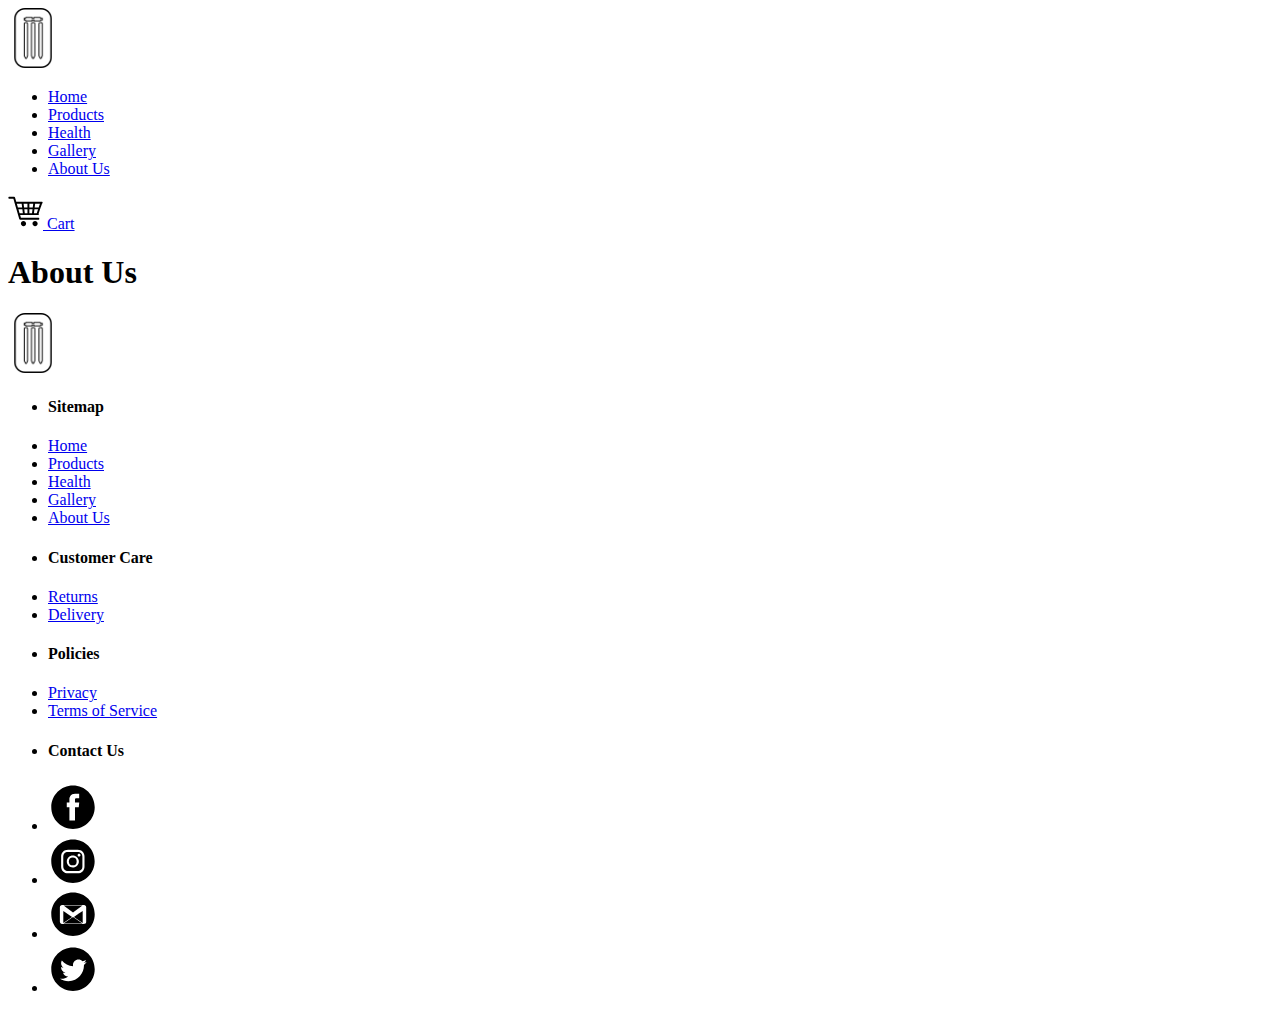
==== about.html @ f7d5c848 "First Draft" ====
<!DOCTYPE html>
<html lang="en">
	<head>
		<meta charset="utf-8" >
		<meta name="about" content="australia zinc company for cricket" >
		<title> Cover Zinc Company Home Page</title>
	</head>
	
	<body>
		<header id="secondary_header">
			<nav>
				<a href="index.html" title="Home Page">	<img src="icons/logo.svg" width="50" height="60" alt="Home" /></a> 	<!-- Greg Connolly-->
				<ul>
					<li><a href="index.html" title="Home Page">Home</a></li>
					<li><a href="products.html" title="Products Page">Products</a></li>
					<li><a href="health.html" title="Health Page">Health</a></li>
					<li><a href="gallery.html" title="Gallery Page">Gallery</a></li>
					<li><a href="about.html" title="About us Page">About Us</a></li>
				</ul>
				<div>
					<a href="cart.html" title="Cart Page">
						<img src="icons/cart.svg" width="35" height="35" alt="shopping cart" />
						Cart
					</a>
				</div>
			</nav>
			<h1 class="secondary_header">About Us</h1>
		</header>
		
		<section id="secondary_section">
			<!--Insert content here for each additional webpage  -->	
			
			
			
		</section>
	
		<footer>
			<a href="index.html" title="Home Page">	
			<img src="icons/logo.svg" width="50" height="60" alt="Home" />
			</a>
			<ul class="ul_footer">
				<li><h4>Sitemap</h4></li>
				<li><a href="index.html" title="Home Page">Home</a></li>
				<li><a href="products.html" title="Products Page">Products</a></li>
				<li><a href="health.html" title="Health Page">Health</a></li>
				<li><a href="gallery.html" title="Gallery Page">Gallery</a></li>
				<li><a href="about.html" title="About us Page">About Us</a></li>
			</ul>
			<ul class="ul_footer">
				<li><h4>Customer Care</h4></li>
				<li><a href="information.html#returns">Returns</a></li>
				<li><a href="information.html#delivery">Delivery</a></li>
			</ul>
			<ul class="ul_footer">
				<li><h4>Policies</h4></li>
				<li><a href="information.html#privacy">Privacy</a></li>
				<li><a href="information.html#terms_of_service">Terms of Service</a></li>
			</ul>
			<ul class="ul_footer">
				<li><h4>Contact Us</h4></li>
				<li><a href="sorry.html"><img src="icons/facebook.svg" width="50" height="50" alt="facebook" /></a></li> 		<!-- Morphix Design Studio 2017 https://picons.me/download-social.php -->
				<li><a href="sorry.html"><img src="icons/instagram.svg" width="50" height="50" alt="instagram" /></a></li> 	<!-- Morphix Design Studio 2017 https://picons.me/download-social.php -->
				<li><a href="sorry.html"><img src="icons/mail.svg" width="50" height="50" alt="email" /></a></li> 				<!-- Morphix Design Studio 2017 https://picons.me/download-social.php -->
				<li><a href="sorry.html"><img src="icons/twitter.svg" width="50" height="50" alt="twitter" /></a></li> 		<!-- Morphix Design Studio 2017 https://picons.me/download-social.php -->
			</ul>
		</footer>
	</body>
</html>
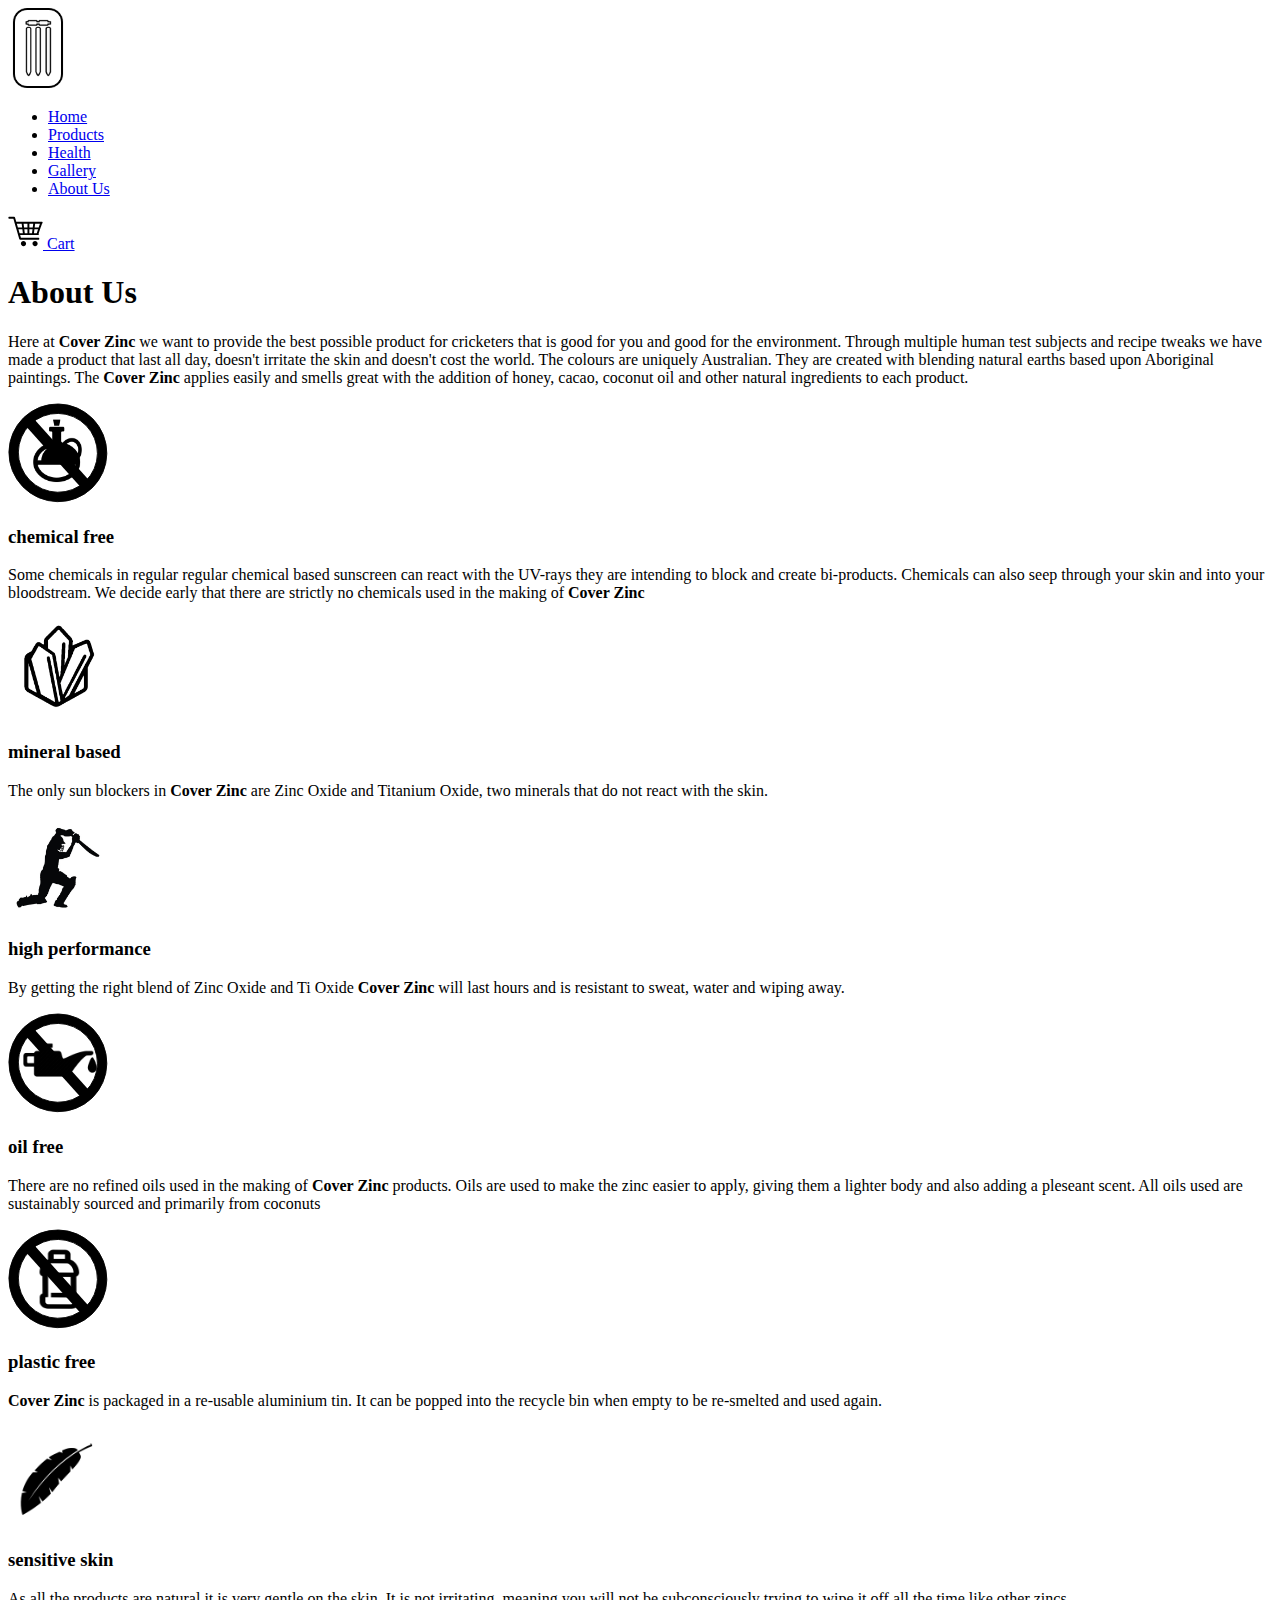
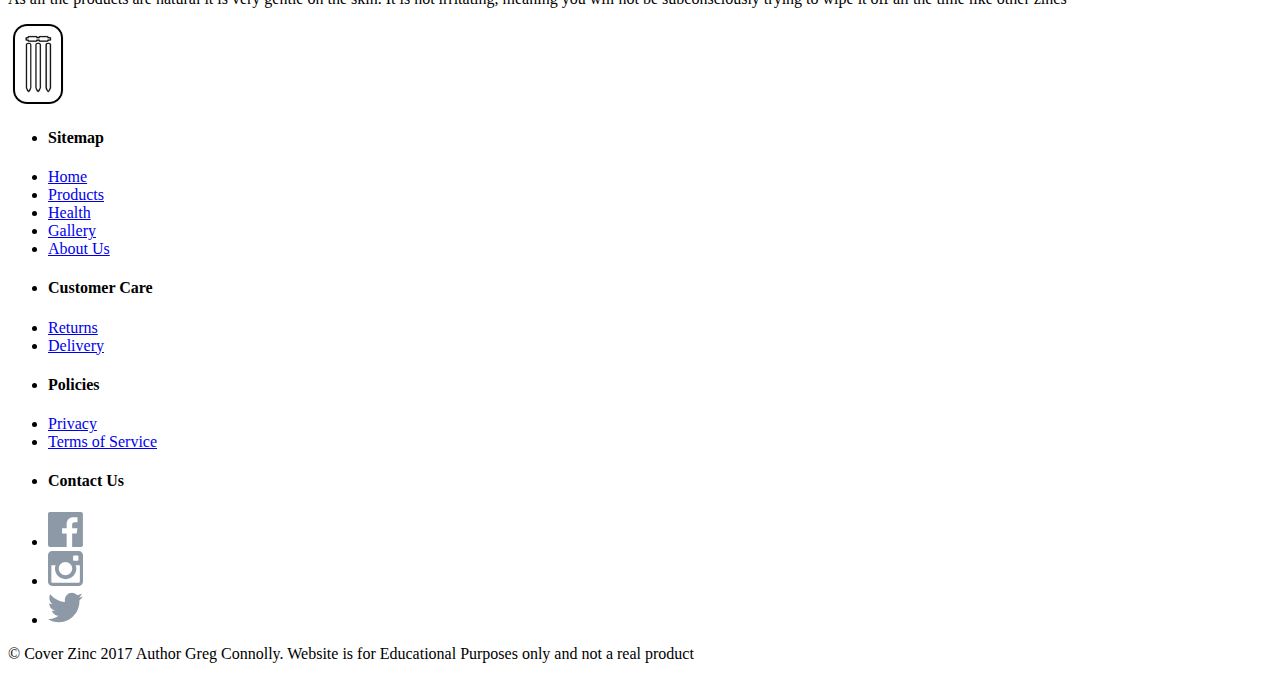
==== commit f322504a: "Final Draft of Website" ====
--- a/about.html
+++ b/about.html
@@ -1,15 +1,24 @@
-<!DOCTYPE html>
+<!DOCTYPE html><!--
+/* Copyright Greg Connolly 2017.  This website was create for Curtin University School of Design for subject DIG 251
+* It is used for educational purposes only. Permission to copy, modify or use this software is permitted under creative commons 
+* licence for all uses so long as author credit is given.
+-->
+
 <html lang="en">
 	<head>
-		<meta charset="utf-8" >
+		<meta charset="utf-8" > <!-- Meta Tags -->
 		<meta name="about" content="australia zinc company for cricket" >
 		<title> Cover Zinc Company Home Page</title>
+		<!-- <link rel="stylesheet" type="text/css" href="css/main.css" />  Link to css style sheet -->
 	</head>
-	
 	<body>
-		<header id="secondary_header">
-			<nav>
-				<a href="index.html" title="Home Page">	<img src="icons/logo.svg" width="50" height="60" alt="Home" /></a> 	<!-- Greg Connolly-->
+		<header class="secondary_header"> <!-- secondary header class will be used for all secondary sites. -->
+			<nav> <!-- nav tag contains the nav list -->
+				<div class="icon">
+					<a href="index.html" title="Home Page">	
+						<img src="icons/logo.svg" width="60" height="80" alt="Home" />
+					</a>
+				</div>	<!-- Copyright Greg Connolly 2017-->
 				<ul>
 					<li><a href="index.html" title="Home Page">Home</a></li>
 					<li><a href="products.html" title="Products Page">Products</a></li>
@@ -17,52 +26,84 @@
 					<li><a href="gallery.html" title="Gallery Page">Gallery</a></li>
 					<li><a href="about.html" title="About us Page">About Us</a></li>
 				</ul>
-				<div>
+				<div class="cart"> <!-- div tag to contain the cart icon + text for CSS styling (float to the right) -->
 					<a href="cart.html" title="Cart Page">
 						<img src="icons/cart.svg" width="35" height="35" alt="shopping cart" />
 						Cart
 					</a>
 				</div>
-			</nav>
-			<h1 class="secondary_header">About Us</h1>
+			</nav> <!-- end of nav tag -->
+			<div class="secondary_title_container">					
+					<h1 class="secondary_title">About Us</h1>
+			</div>
 		</header>
 		
-		<section id="secondary_section">
-			<!--Insert content here for each additional webpage  -->	
-			
-			
-			
+		<section class="secondary_section">
+			<div id="ethos"> <!-- div class used for CSS styling and for positioning -->
+				<p>Here at <strong class="trademark">Cover Zinc</strong> we want to provide the best possible product for cricketers that is good for you and good for the environment.  Through multiple human test subjects and recipe tweaks we have made a product that last all day, doesn't irritate the skin and doesn't cost the world.  The colours are uniquely Australian.   They are created with blending natural earths based upon Aboriginal paintings.  The <strong class="trademark">Cover Zinc</strong> applies easily and smells great with the addition of honey, cacao, coconut oil and other natural ingredients to each product.</p>
+					</div>
+			<div class="ethos">
+				<img src="icons/chemical_free.svg" alt="chemical free" style="width: 100px; height: 100px;" /> <!-- https://d30y9cdsu7xlg0.cloudfront.net/png/6068-200.png -->
+				<h3 class="ethos">chemical free</h3>
+					<p>Some chemicals in regular regular chemical based sunscreen can react with the UV-rays they are intending to block and create bi-products.  Chemicals can also seep through your skin and into your bloodstream.  We decide early that there are strictly no chemicals used in the making of <strong class="trademark">Cover Zinc</strong> </p>
+			</div>
+			<div class="ethos">
+				<img src="icons/mineral_based.svg" alt="mineral based" style="width: 100px; height: 100px;" /> <!-- https://www.buydmi.com/v/vspfiles/templates/lively/images/promo_pages/zero-hangover/best-hangover-cure-zero-hangover-mineral_icon.jpg -->
+					<h3 class="ethos">mineral based</h3>
+						<p>The only sun blockers in <strong class="trademark">Cover Zinc</strong> are Zinc Oxide and Titanium Oxide, two minerals that do not react with the skin.</p>
+			</div>
+			<div class="ethos"><img src="icons/high_performance.svg" alt="high performance" style="width: 100px; height: 100px;" /> <!-- https://static1.squarespace.com/static/5791bad06b8f5b84716b9f98/t/5792c9286a49633f949216e9/1469237566692/Cover+Drive.jpg?format=500w -->
+				<h3 class="ethos">high performance</h3>
+					<p>By getting the right blend of Zinc Oxide and Ti Oxide <strong class="trademark">Cover Zinc</strong> will last hours and is resistant to sweat, water and wiping away.</p>
+			</div>
+			<div class="ethos">
+				<img src="icons/oil_free.svg" alt="oil free" style="width: 100px; height: 100px;" /> <!-- https://cdn4.iconfinder.com/data/icons/bold-car-element-1/512/drawing8-512.png -->
+					<h3 class="ethos">oil free</h3>
+					<p>There are no refined oils used in the making of <strong class="trademark">Cover Zinc</strong> products.  Oils are used to make the zinc easier to apply, giving them a lighter body and also adding a pleseant scent.  All oils used are sustainably sourced and primarily from coconuts</p>
+			</div>
+			<div class="ethos">
+				<img src="icons/plastic_free.svg" alt="plastic free" style="width: 100px; height: 100px;" /> <!-- https://maxcdn.icons8.com/Share/icon/Food//bottle_of_water1600.png -->
+					<h3 class="ethos">plastic free</h3>
+						<p><strong class="trademark">Cover Zinc</strong> is packaged in a re-usable aluminium tin.  It can be popped into the recycle bin when empty to be re-smelted and used again.</p>
+			</div>
+			<div class="ethos">
+				<img src="icons/sensitive_skin.svg" alt="sensitive skin" style="width: 100px; height: 100px;" /> <!-- https://d30y9cdsu7xlg0.cloudfront.net/png/25894-200.png -->
+					<h3 class="ethos">sensitive skin</h3>
+						<p>As all the products are natural it is very gentle on the skin.  It is not irritating, meaning you will not be subconsciously trying to wipe it off all the time like other zincs</p>
+			</div>				
 		</section>
 	
-		<footer>
-			<a href="index.html" title="Home Page">	
-			<img src="icons/logo.svg" width="50" height="60" alt="Home" />
+		<footer> <!-- footer tag.  this section is the same for all of the pages -->
+			<a href="index.html" title="Home Page">	 <!-- logo clickable anchor returns user to home page -->
+			<img id="footer_logo" src="icons/logo.svg" width="60" height="80" alt="Home" />
 			</a>
-			<ul class="ul_footer">
-				<li><h4>Sitemap</h4></li>
-				<li><a href="index.html" title="Home Page">Home</a></li>
-				<li><a href="products.html" title="Products Page">Products</a></li>
-				<li><a href="health.html" title="Health Page">Health</a></li>
-				<li><a href="gallery.html" title="Gallery Page">Gallery</a></li>
-				<li><a href="about.html" title="About us Page">About Us</a></li>
-			</ul>
-			<ul class="ul_footer">
-				<li><h4>Customer Care</h4></li>
-				<li><a href="information.html#returns">Returns</a></li>
-				<li><a href="information.html#delivery">Delivery</a></li>
-			</ul>
-			<ul class="ul_footer">
-				<li><h4>Policies</h4></li>
-				<li><a href="information.html#privacy">Privacy</a></li>
-				<li><a href="information.html#terms_of_service">Terms of Service</a></li>
-			</ul>
-			<ul class="ul_footer">
-				<li><h4>Contact Us</h4></li>
-				<li><a href="sorry.html"><img src="icons/facebook.svg" width="50" height="50" alt="facebook" /></a></li> 		<!-- Morphix Design Studio 2017 https://picons.me/download-social.php -->
-				<li><a href="sorry.html"><img src="icons/instagram.svg" width="50" height="50" alt="instagram" /></a></li> 	<!-- Morphix Design Studio 2017 https://picons.me/download-social.php -->
-				<li><a href="sorry.html"><img src="icons/mail.svg" width="50" height="50" alt="email" /></a></li> 				<!-- Morphix Design Studio 2017 https://picons.me/download-social.php -->
-				<li><a href="sorry.html"><img src="icons/twitter.svg" width="50" height="50" alt="twitter" /></a></li> 		<!-- Morphix Design Studio 2017 https://picons.me/download-social.php -->
-			</ul>
+			<div id="flexbox_footer">
+				<ul class="ul_footer"> <!-- first list for sitemap. the class ul_footer is for CSS styling as they are all the same.-->
+					<li><h4>Sitemap</h4></li>
+					<li><a href="index.html" title="Home Page">Home</a></li>
+					<li><a href="products.html" title="Products Page">Products</a></li>
+					<li><a href="health.html" title="Health Page">Health</a></li>
+					<li><a href="gallery.html" title="Gallery Page">Gallery</a></li>
+					<li><a href="about.html" title="About us Page">About Us</a></li>
+				</ul>
+				<ul class="ul_footer"> <!-- second list for customer care information -->
+					<li><h4>Customer Care</h4></li>
+					<li><a href="information.html#returns">Returns</a></li>
+					<li><a href="information.html#delivery">Delivery</a></li>
+				</ul>
+				<ul class="ul_footer"> <!-- third list for policy information -->
+					<li><h4>Policies</h4></li>
+					<li><a href="information.html#privacy">Privacy</a></li>
+					<li><a href="information.html#terms_of_service">Terms of Service</a></li>
+				</ul>
+				<ul class="ul_footer"> <!-- final list for social medial contact links -->
+					<li><h4>Contact Us</h4></li>
+					<li class="icon_float"><a href="sorry.html"><img src="icons/facebook.svg" width="35" height="35" alt="facebook" /></a></li> 		<!-- Morphix Design Studio 2017 https://picons.me/download-social.php -->
+					<li class="icon_float"><a href="sorry.html"><img src="icons/instagram.svg" width="35" height="35" alt="instagram" /></a></li> 	<!-- Morphix Design Studio 2017 https://picons.me/download-social.php -->
+					<li class="icon_float"><a href="sorry.html"><img src="icons/twitter.svg" width="35" height="35" alt="twitter" /></a></li> 		<!-- Morphix Design Studio 2017 https://picons.me/download-social.php -->
+				</ul>
+			</div>
+			<p id="p_footer">&copy; Cover Zinc 2017 Author Greg Connolly.  Website is for Educational Purposes only and not a real product</p> <!-- copyright disclaimer -->
 		</footer>
 	</body>
 </html>
--- a/css/main.css
+++ b/css/main.css
@@ -0,0 +1,284 @@
+/********** major layout and backgrounds ********/
+
+body {
+	margin: 0 auto;
+	font: normal 100% "coves", moon, sans-serif;
+	width: 100%;
+	min-width: 1080px;
+	
+}
+
+header {
+	background-image: url(../images/header_background.jpeg);
+	background-size: 100%;
+	background-position: center;
+	position: relative;
+		
+}	
+	
+.secondary_header {
+	background-image: url(../images/header_background.jpeg);
+	
+}
+
+footer {
+	clear: both;
+	border-top: 5px solid;
+	border-top-color: black;
+	box-shadow: 0px -7px 5px rgba(0, 0, 0, 0.68);
+}
+
+
+
+/******** header and nav layout styling *********/
+
+#home_header {
+	height: 720px;
+	border-bottom: 5px solid;
+	border-bottom-color: black;
+	box-shadow: 0px 7px 5px rgba(0, 0, 0, 0.68);
+}
+
+
+.icon {
+	float: left;
+	padding: 0;
+	position: absolute;
+	left: 10px;
+	bottom: 10%;
+	
+
+	
+}
+
+.cart {
+	margin: auto;
+	position: absolute;
+	right: 10px;
+	bottom: 40%;
+	width: 120px;	
+}	
+
+.cart a {
+	position: absolute;
+	content: center;
+	color: white;
+	bottom: 40%;	
+}
+
+.cart a img {
+	margin-right: 7px;
+}
+
+/********** use nav to centre location of list **********/
+
+nav {
+	text-transform: uppercase;
+	text-shadow: -2px 2px 2px rgba (0, 0, 0, 0.65);
+	text-decoration: none;
+	font-size: 20px;
+	font-weight: bold;
+	height: 115px;
+	position: relative;
+}
+
+nav ul {
+	width: 70%;
+	padding-left: 10px;
+	position: absolute;
+	bottom: 40%;
+	left:80px ;
+	margin: auto;
+		
+}
+
+nav ul li {
+	float: left;
+	list-style-type: none;
+	display: block;
+	width: 20%;
+		
+
+}
+
+/********** content section styling for home page*********/
+
+#home_section {
+	background-image: url(../images/white_background.png);
+	background-size: 30%;
+	background-repeat: repeat;
+	
+}
+
+#product_buy {
+	width: 100%;
+	display: -webkit-flex;
+	display: flex;
+	-webkit-justify-content:space-around;
+	justify-content: space-around;
+}
+
+#product_buy a{
+	margin: 70px auto 0px auto;
+}
+
+#product_image {
+	clear: both;
+	width: 100%;
+	display: -webkit-flex;
+	display: flex;
+	-webkit-justify-content:space-around;
+	justify-content: space-around;
+		
+}
+
+#product_image a{
+	margin: 10px auto 90px auto;
+		
+}
+
+#product_image a img {
+	margin-right: 30px; /*this is just to adjust for the image shadow which skewed the centre */
+}
+
+/*********** secondary content styling ***********/
+
+.secondary_section {
+	background-image: url(../images/white_background.png);
+	background-size: 30%;
+	background-repeat: repeat;
+	
+}
+
+
+
+/******** secondary header styling *********/
+
+.secondary_header {
+	border-bottom: 5px solid;
+	border-bottom-color: black;
+	box-shadow: 0px 7px 5px rgba(0, 0, 0, 0.68);
+}
+
+.secondary_title_container {
+	clear: both;
+	height: 110px;
+	padding: 20px;
+	
+}
+
+.secondary_title {
+	text-align: left;
+	margin: auto;
+	position: relative;
+}
+
+/********* footer styling **********/
+
+footer {
+	background-color: rgb(51, 51, 51);
+	color: rgb(224, 224, 224);
+	
+}
+
+#footer_logo {
+	float: left;
+	margin-left: 20px;
+	margin-top: 30px;
+}
+
+#flexbox_footer {
+	width: 90%;
+	display: -webkit-flex;
+	display: flex;
+	-webkit-justify-content:space-around;
+	justify-content: space-around;
+	
+}
+
+.ul_footer{
+	margin: 0px auto;
+	padding: 0px;
+	width: 300px;
+		
+}
+.ul_footer li {
+	color: rgb(224, 224, 224);
+	list-style-type: none;
+	font-size: 18px;
+	text-transform: uppercase;
+	
+}
+
+.icon_float {
+	float: left;
+	
+}
+
+.icon_float img {
+		margin: 0px 10px;
+}
+
+
+
+/********* global font and styling **********/
+
+h1 {
+	font-family: coves, moon, sans-serif;
+	font-weight: normal;
+	font-size: 72px;
+	letter-spacing: 2.5rem;
+	color: black;
+	clear: both;
+	position: absolute;
+	top: 32%;
+	text-align: center;
+	width: 100%;
+	margin: auto;
+	text-transform: uppercase;
+	text-shadow: -2px 2px 4px rgba(0, 0, 0, 0.65);
+}
+
+h2 {
+	font-family: coves, moon, sans-serif;
+	font-weight: normal;
+	font-size: 14px;
+	letter-spacing: 1em;
+	color: black;
+	clear: both;
+	position: absolute;
+	top: 45%;
+	text-align: center;
+	width: 100%;
+	margin: auto;
+	text-shadow: -2px 2px 2px rgba(0, 0, 0, 0.65);
+
+}
+
+h4 {
+	font-family: moon,"coves", sans-serif;
+	font-weight: normal;
+	font-size: 24px;
+	margin: 30px 5px 10px 0px;
+}
+
+p {
+	font-size: 1em;
+	text-shadow: 2px 0 2px #000000;
+}
+
+/* anchor responsive global styling */
+
+a:link {
+	color: black;
+	text-decoration: none;
+}
+
+a:visited {
+	color: rgb(84, 33, 137);
+	
+}
+
+a:hover {
+	color: rgba(0, 0, 0, .30);
+}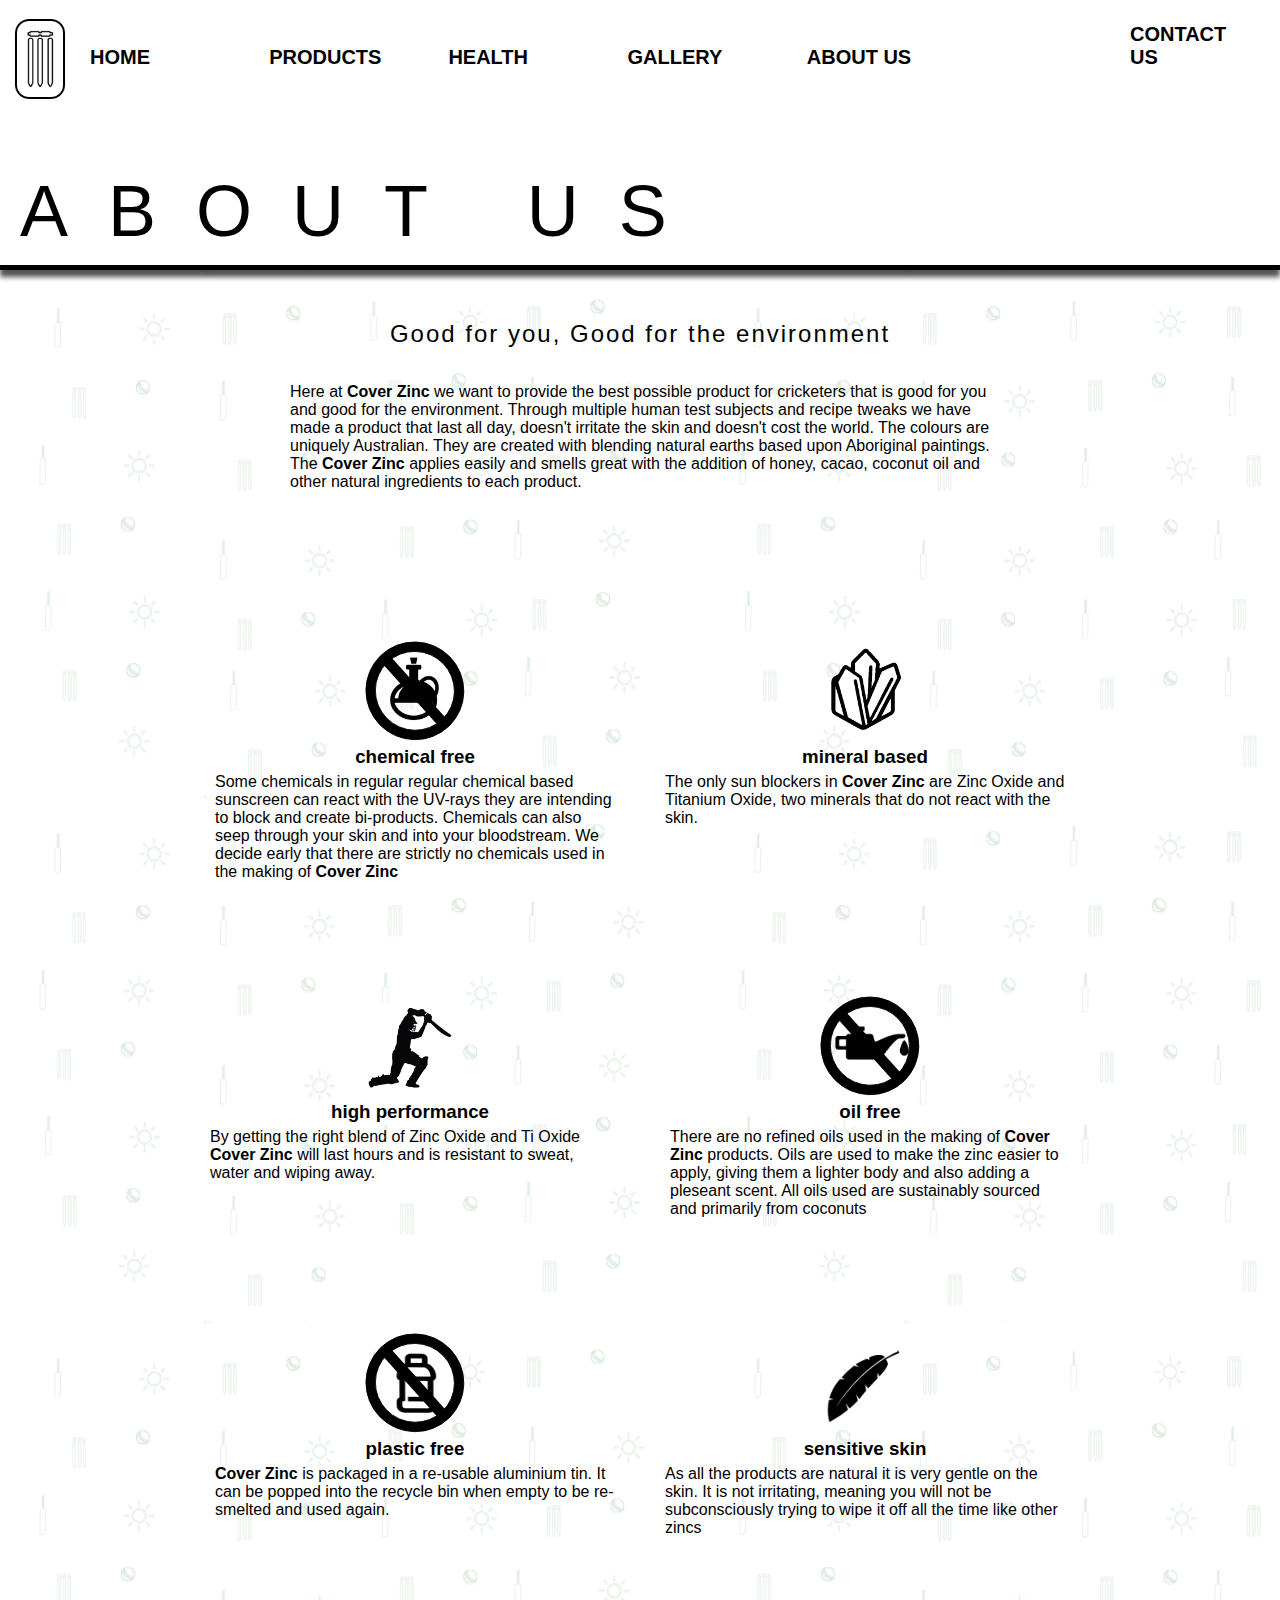
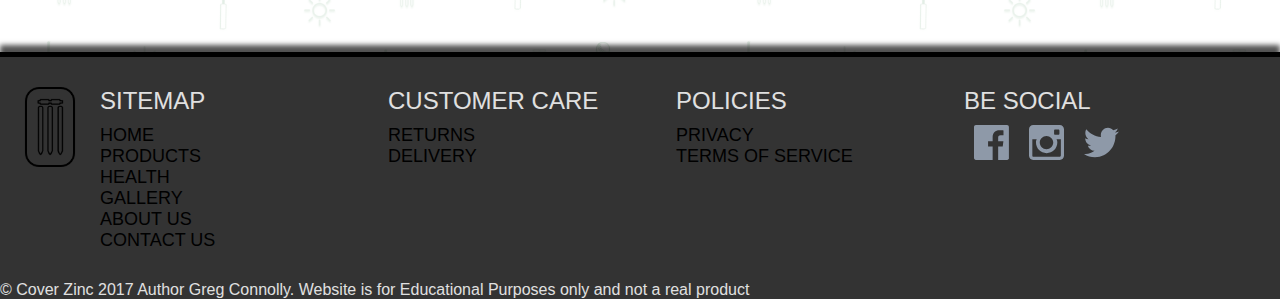
==== commit 3bd8a838: "Assignment 3" ====
--- a/about.html
+++ b/about.html
@@ -9,7 +9,9 @@
 		<meta charset="utf-8" > <!-- Meta Tags -->
 		<meta name="about" content="australia zinc company for cricket" >
 		<title> Cover Zinc Company Home Page</title>
-		<!-- <link rel="stylesheet" type="text/css" href="css/main.css" />  Link to css style sheet -->
+		<link rel="stylesheet" type="text/css" href="css/main.css" />  <!-- Link to css style sheet -->
+		<link rel="stylesheet" type="text/css" href="css/about_us.css" /> <!-- Link to css style sheet.  This is for the page specific styling -->
+		
 	</head>
 	<body>
 		<header class="secondary_header"> <!-- secondary header class will be used for all secondary sites. -->
@@ -26,11 +28,8 @@
 					<li><a href="gallery.html" title="Gallery Page">Gallery</a></li>
 					<li><a href="about.html" title="About us Page">About Us</a></li>
 				</ul>
-				<div class="cart"> <!-- div tag to contain the cart icon + text for CSS styling (float to the right) -->
-					<a href="cart.html" title="Cart Page">
-						<img src="icons/cart.svg" width="35" height="35" alt="shopping cart" />
-						Cart
-					</a>
+				<div class="contact"> <!-- div tag to float to the right in CSS styling  -->
+					<a href="contact.html" title="Contact Us Page">Contact Us</a>
 				</div>
 			</nav> <!-- end of nav tag -->
 			<div class="secondary_title_container">					
@@ -39,73 +38,80 @@
 		</header>
 		
 		<section class="secondary_section">
+			<h2>Good for you, Good for the environment</h2>
 			<div id="ethos"> <!-- div class used for CSS styling and for positioning -->
 				<p>Here at <strong class="trademark">Cover Zinc</strong> we want to provide the best possible product for cricketers that is good for you and good for the environment.  Through multiple human test subjects and recipe tweaks we have made a product that last all day, doesn't irritate the skin and doesn't cost the world.  The colours are uniquely Australian.   They are created with blending natural earths based upon Aboriginal paintings.  The <strong class="trademark">Cover Zinc</strong> applies easily and smells great with the addition of honey, cacao, coconut oil and other natural ingredients to each product.</p>
 					</div>
-			<div class="ethos">
-				<img src="icons/chemical_free.svg" alt="chemical free" style="width: 100px; height: 100px;" /> <!-- https://d30y9cdsu7xlg0.cloudfront.net/png/6068-200.png -->
-				<h3 class="ethos">chemical free</h3>
-					<p>Some chemicals in regular regular chemical based sunscreen can react with the UV-rays they are intending to block and create bi-products.  Chemicals can also seep through your skin and into your bloodstream.  We decide early that there are strictly no chemicals used in the making of <strong class="trademark">Cover Zinc</strong> </p>
+			<div id="firstline">		
+				<div class="ethosleft">
+					<img src="icons/chemical_free.svg" alt="chemical free" width="100px" height="100px" /> <!-- https://d30y9cdsu7xlg0.cloudfront.net/png/6068-200.png -->
+					<h3>chemical free</h3>
+						<p>Some chemicals in regular regular chemical based sunscreen can react with the UV-rays they are intending to block and create bi-products.  Chemicals can also seep through your skin and into your bloodstream.  We decide early that there are strictly no chemicals used in the making of <strong class="trademark">Cover Zinc</strong> </p>
+				</div>
+				<div class="ethosright">
+					<img src="icons/mineral_based.svg" alt="mineral based" width="100px" height="100px" /> <!-- https://www.buydmi.com/v/vspfiles/templates/lively/images/promo_pages/zero-hangover/best-hangover-cure-zero-hangover-mineral_icon.jpg -->
+						<h3>mineral based</h3>
+							<p>The only sun blockers in <strong class="trademark">Cover Zinc</strong> are Zinc Oxide and Titanium Oxide, two minerals that do not react with the skin.</p>
+				</div>
 			</div>
-			<div class="ethos">
-				<img src="icons/mineral_based.svg" alt="mineral based" style="width: 100px; height: 100px;" /> <!-- https://www.buydmi.com/v/vspfiles/templates/lively/images/promo_pages/zero-hangover/best-hangover-cure-zero-hangover-mineral_icon.jpg -->
-					<h3 class="ethos">mineral based</h3>
-						<p>The only sun blockers in <strong class="trademark">Cover Zinc</strong> are Zinc Oxide and Titanium Oxide, two minerals that do not react with the skin.</p>
+			<div id="secondline">
+				<div class="ethosleft"><img src="icons/high_performance.svg" alt="high performance" width="100px" height="100px" /> <!-- https://static1.squarespace.com/static/5791bad06b8f5b84716b9f98/t/5792c9286a49633f949216e9/1469237566692/Cover+Drive.jpg?format=500w -->
+					<h3>high performance</h3>
+						<p>By getting the right blend of Zinc Oxide and Ti Oxide <strong class="trademark">Cover Zinc</strong> will last hours and is resistant to sweat, water and wiping away.</p>
+				</div>
+				<div class="ethosright">
+					<img src="icons/oil_free.svg" alt="oil free" width="100px" height="100px" /> <!-- https://cdn4.iconfinder.com/data/icons/bold-car-element-1/512/drawing8-512.png -->
+						<h3>oil free</h3>
+						<p>There are no refined oils used in the making of <strong class="trademark">Cover Zinc</strong> products.  Oils are used to make the zinc easier to apply, giving them a lighter body and also adding a pleseant scent.  All oils used are sustainably sourced and primarily from coconuts</p>
+				</div>
 			</div>
-			<div class="ethos"><img src="icons/high_performance.svg" alt="high performance" style="width: 100px; height: 100px;" /> <!-- https://static1.squarespace.com/static/5791bad06b8f5b84716b9f98/t/5792c9286a49633f949216e9/1469237566692/Cover+Drive.jpg?format=500w -->
-				<h3 class="ethos">high performance</h3>
-					<p>By getting the right blend of Zinc Oxide and Ti Oxide <strong class="trademark">Cover Zinc</strong> will last hours and is resistant to sweat, water and wiping away.</p>
-			</div>
-			<div class="ethos">
-				<img src="icons/oil_free.svg" alt="oil free" style="width: 100px; height: 100px;" /> <!-- https://cdn4.iconfinder.com/data/icons/bold-car-element-1/512/drawing8-512.png -->
-					<h3 class="ethos">oil free</h3>
-					<p>There are no refined oils used in the making of <strong class="trademark">Cover Zinc</strong> products.  Oils are used to make the zinc easier to apply, giving them a lighter body and also adding a pleseant scent.  All oils used are sustainably sourced and primarily from coconuts</p>
-			</div>
-			<div class="ethos">
-				<img src="icons/plastic_free.svg" alt="plastic free" style="width: 100px; height: 100px;" /> <!-- https://maxcdn.icons8.com/Share/icon/Food//bottle_of_water1600.png -->
-					<h3 class="ethos">plastic free</h3>
-						<p><strong class="trademark">Cover Zinc</strong> is packaged in a re-usable aluminium tin.  It can be popped into the recycle bin when empty to be re-smelted and used again.</p>
-			</div>
-			<div class="ethos">
-				<img src="icons/sensitive_skin.svg" alt="sensitive skin" style="width: 100px; height: 100px;" /> <!-- https://d30y9cdsu7xlg0.cloudfront.net/png/25894-200.png -->
-					<h3 class="ethos">sensitive skin</h3>
-						<p>As all the products are natural it is very gentle on the skin.  It is not irritating, meaning you will not be subconsciously trying to wipe it off all the time like other zincs</p>
+			<div id="thirdline">	
+				<div class="ethosleft">
+					<img src="icons/plastic_free.svg" alt="plastic free" width="100px" height="100px" /> <!-- https://maxcdn.icons8.com/Share/icon/Food//bottle_of_water1600.png -->
+						<h3>plastic free</h3>
+							<p><strong class="trademark">Cover Zinc</strong> is packaged in a re-usable aluminium tin.  It can be popped into the recycle bin when empty to be re-smelted and used again.</p>
+				</div>
+				<div class="ethosright">
+					<img src="icons/sensitive_skin.svg" alt="sensitive skin" width="100px" height="100px" /> <!-- https://d30y9cdsu7xlg0.cloudfront.net/png/25894-200.png -->
+						<h3>sensitive skin</h3>
+							<p>As all the products are natural it is very gentle on the skin.  It is not irritating, meaning you will not be subconsciously trying to wipe it off all the time like other zincs</p>
+				</div>	
 			</div>				
 		</section>
 	
-		<footer> <!-- footer tag.  this section is the same for all of the pages -->
-			<a href="index.html" title="Home Page">	 <!-- logo clickable anchor returns user to home page -->
-			<img id="footer_logo" src="icons/logo.svg" width="60" height="80" alt="Home" />
-			</a>
-			<div id="flexbox_footer">
-				<ul class="ul_footer"> <!-- first list for sitemap. the class ul_footer is for CSS styling as they are all the same.-->
-					<li><h4>Sitemap</h4></li>
-					<li><a href="index.html" title="Home Page">Home</a></li>
-					<li><a href="products.html" title="Products Page">Products</a></li>
-					<li><a href="health.html" title="Health Page">Health</a></li>
-					<li><a href="gallery.html" title="Gallery Page">Gallery</a></li>
-					<li><a href="about.html" title="About us Page">About Us</a></li>
-				</ul>
-				<ul class="ul_footer"> <!-- second list for customer care information -->
-					<li><h4>Customer Care</h4></li>
-					<li><a href="information.html#returns">Returns</a></li>
-					<li><a href="information.html#delivery">Delivery</a></li>
-				</ul>
-				<ul class="ul_footer"> <!-- third list for policy information -->
-					<li><h4>Policies</h4></li>
-					<li><a href="information.html#privacy">Privacy</a></li>
-					<li><a href="information.html#terms_of_service">Terms of Service</a></li>
-				</ul>
-				<ul class="ul_footer"> <!-- final list for social medial contact links -->
-					<li><h4>Contact Us</h4></li>
-					<li class="icon_float"><a href="sorry.html"><img src="icons/facebook.svg" width="35" height="35" alt="facebook" /></a></li> 		<!-- Morphix Design Studio 2017 https://picons.me/download-social.php -->
-					<li class="icon_float"><a href="sorry.html"><img src="icons/instagram.svg" width="35" height="35" alt="instagram" /></a></li> 	<!-- Morphix Design Studio 2017 https://picons.me/download-social.php -->
-					<li class="icon_float"><a href="sorry.html"><img src="icons/twitter.svg" width="35" height="35" alt="twitter" /></a></li> 		<!-- Morphix Design Studio 2017 https://picons.me/download-social.php -->
-				</ul>
-			</div>
-			<p id="p_footer">&copy; Cover Zinc 2017 Author Greg Connolly.  Website is for Educational Purposes only and not a real product</p> <!-- copyright disclaimer -->
-		</footer>
-	</body>
+	<footer> <!-- footer tag.  this section is the same for all of the pages -->
+		<a href="index.html" title="Home Page">	 <!-- logo clickable anchor returns user to home page -->
+		<img id="footer_logo" src="icons/logo.svg" width="60" height="80" alt="Home" />
+		</a>
+		<div id="flexbox_footer">
+			<ul class="ul_footer"> <!-- first list for sitemap. the class ul_footer is for CSS styling as they are all the same.-->
+				<li><h4>Sitemap</h4></li>
+				<li><a href="index.html" title="Home Page">Home</a></li>
+				<li><a href="products.html" title="Products Page">Products</a></li>
+				<li><a href="health.html" title="Health Page">Health</a></li>
+				<li><a href="gallery.html" title="Gallery Page">Gallery</a></li>
+				<li><a href="about.html" title="About us Page">About Us</a></li>
+				<li><a href="contact.html" title="Contact Us Page">Contact Us</a></li>
+			</ul>
+			<ul class="ul_footer"> <!-- second list for customer care information -->
+				<li><h4>Customer Care</h4></li>
+				<li><a href="information.html#returns">Returns</a></li>
+				<li><a href="information.html#delivery">Delivery</a></li>
+			</ul>
+			<ul class="ul_footer"> <!-- third list for policy information -->
+				<li><h4>Policies</h4></li>
+				<li><a href="information.html#privacy">Privacy</a></li>
+				<li><a href="information.html#terms_of_service">Terms of Service</a></li>
+			</ul>
+			<ul class="ul_footer"> <!-- final list for social medial contact links -->
+				<li><h4>Be Social</h4></li>
+				<li class="icon_float"><a href="http://www.facebook.com"><img src="icons/facebook.svg" width="35" height="35" alt="facebook" /></a></li> 		<!-- Morphix Design Studio 2017 https://picons.me/download-social.php -->
+				<li class="icon_float"><a href="http://instagram.com"><img src="icons/instagram.svg" width="35" height="35" alt="instagram" /></a></li> 	<!-- Morphix Design Studio 2017 https://picons.me/download-social.php -->
+				<li class="icon_float"><a href="http://twitter.com"><img src="icons/twitter.svg" width="35" height="35" alt="twitter" /></a></li> 		<!-- Morphix Design Studio 2017 https://picons.me/download-social.php -->
+			</ul>
+		</div>
+		<p id="p_footer">&copy; Cover Zinc 2017 Author Greg Connolly.  Website is for Educational Purposes only and not a real product</p> <!-- copyright disclaimer -->
+	</footer>	</body>
 </html>
 
 
--- a/css/main.css
+++ b/css/main.css
@@ -5,7 +5,8 @@
 	font: normal 100% "coves", moon, sans-serif;
 	width: 100%;
 	min-width: 1080px;
-	
+	min-height: 100vh;
+		
 }
 
 header {
@@ -13,19 +14,18 @@
 	background-size: 100%;
 	background-position: center;
 	position: relative;
-		
+
 }	
 	
-.secondary_header {
-	background-image: url(../images/header_background.jpeg);
-	
-}
+
 
 footer {
 	clear: both;
 	border-top: 5px solid;
 	border-top-color: black;
 	box-shadow: 0px -7px 5px rgba(0, 0, 0, 0.68);
+	background-color: rgb(51, 51, 51);
+	color: rgb(224, 224, 224);
 }
 
 
@@ -51,30 +51,27 @@
 	
 }
 
-.cart {
-	margin: auto;
+.contact {
+	margin-right: 20px;
 	position: absolute;
 	right: 10px;
 	bottom: 40%;
 	width: 120px;	
 }	
 
-.cart a {
+.contact a {
 	position: absolute;
 	content: center;
 	color: white;
 	bottom: 40%;	
 }
 
-.cart a img {
-	margin-right: 7px;
-}
+
 
 /********** use nav to centre location of list **********/
 
 nav {
 	text-transform: uppercase;
-	text-shadow: -2px 2px 2px rgba (0, 0, 0, 0.65);
 	text-decoration: none;
 	font-size: 20px;
 	font-weight: bold;
@@ -105,30 +102,25 @@
 
 #home_section {
 	background-image: url(../images/white_background.png);
-	background-size: 30%;
+	background-size: 700px;
 	background-repeat: repeat;
-	
-}
-
-#product_buy {
+	padding-top: 100px;	
+	
+	
+}
+
+
+#product_buy a{
+	margin: 70px auto 0px auto;
+}
+
+#product_image {
+	clear: both;
 	width: 100%;
 	display: -webkit-flex;
 	display: flex;
 	-webkit-justify-content:space-around;
 	justify-content: space-around;
-}
-
-#product_buy a{
-	margin: 70px auto 0px auto;
-}
-
-#product_image {
-	clear: both;
-	width: 100%;
-	display: -webkit-flex;
-	display: flex;
-	-webkit-justify-content:space-around;
-	justify-content: space-around;
 		
 }
 
@@ -145,7 +137,7 @@
 
 .secondary_section {
 	background-image: url(../images/white_background.png);
-	background-size: 30%;
+	background-size: 700px;
 	background-repeat: repeat;
 	
 }
@@ -175,16 +167,12 @@
 
 /********* footer styling **********/
 
-footer {
-	background-color: rgb(51, 51, 51);
-	color: rgb(224, 224, 224);
-	
-}
+
+	
 
 #footer_logo {
 	float: left;
-	margin-left: 20px;
-	margin-top: 30px;
+	margin: 30px 20px 20px 20px;
 }
 
 #flexbox_footer {
@@ -193,6 +181,7 @@
 	display: flex;
 	-webkit-justify-content:space-around;
 	justify-content: space-around;
+	margin-bottom: 30px;
 	
 }
 
@@ -216,7 +205,7 @@
 }
 
 .icon_float img {
-		margin: 0px 10px;
+	margin: 0px 10px;
 }
 
 
@@ -236,7 +225,6 @@
 	width: 100%;
 	margin: auto;
 	text-transform: uppercase;
-	text-shadow: -2px 2px 4px rgba(0, 0, 0, 0.65);
 }
 
 h2 {
@@ -251,7 +239,7 @@
 	text-align: center;
 	width: 100%;
 	margin: auto;
-	text-shadow: -2px 2px 2px rgba(0, 0, 0, 0.65);
+	
 
 }
 
@@ -264,7 +252,7 @@
 
 p {
 	font-size: 1em;
-	text-shadow: 2px 0 2px #000000;
+	
 }
 
 /* anchor responsive global styling */
--- a/css/about_us.css
+++ b/css/about_us.css
@@ -0,0 +1,86 @@
+
+
+/************** section styling ************/
+
+.secondary_section {
+	padding: 50px 20px;
+}
+
+#ethos {
+	width: 40%;
+	margin: 35px auto 100px auto;
+	min-width: 700px;
+}
+
+.ethosright, .ethosleft {
+	width: 20%;
+	min-width: 400px;
+	margin: 50px 0px;
+	padding: 0px 20px;
+}
+
+.ethosleft img, .ethosright img {
+	display: block;
+	margin: auto;	
+}
+
+
+#firstline {
+	width: 50%;
+	min-width: 900px;
+	margin: 10px auto;
+	display: -webkit-flex;
+	display: flex;
+	-webkit-justify-content:space-around;
+	justify-content: space-around;
+}
+
+#secondline {
+	width: 70%;
+	min-width: 900px;
+	margin: 10px auto;	
+	display: -webkit-flex;
+	display: flex;
+	-webkit-justify-content:space-between;
+	justify-content: space-between;
+}
+
+#thirdline {
+	width: 50%;
+	min-width: 900px;
+	margin: 10px auto;
+	display: -webkit-flex;
+	display: flex;
+	-webkit-justify-content:space-around;
+	justify-content: space-around;
+	
+}
+
+
+/********* specifc font and styling .  H1 change to allow for the reduced size in the header.**********/
+
+h1 {
+	position: relative;
+	text-align: left;
+	margin-left: 20px;
+}
+
+h2 {
+	font-weight: normal;
+	font-size: 24px;
+	color: black;
+	clear: both;
+	position: relative;
+	text-align: center;
+	margin: auto;
+	letter-spacing: 2px;
+}
+
+h3 {
+	text-align: center;
+	margin: 5px auto;
+}
+
+p {
+	margin: 5px auto;
+}